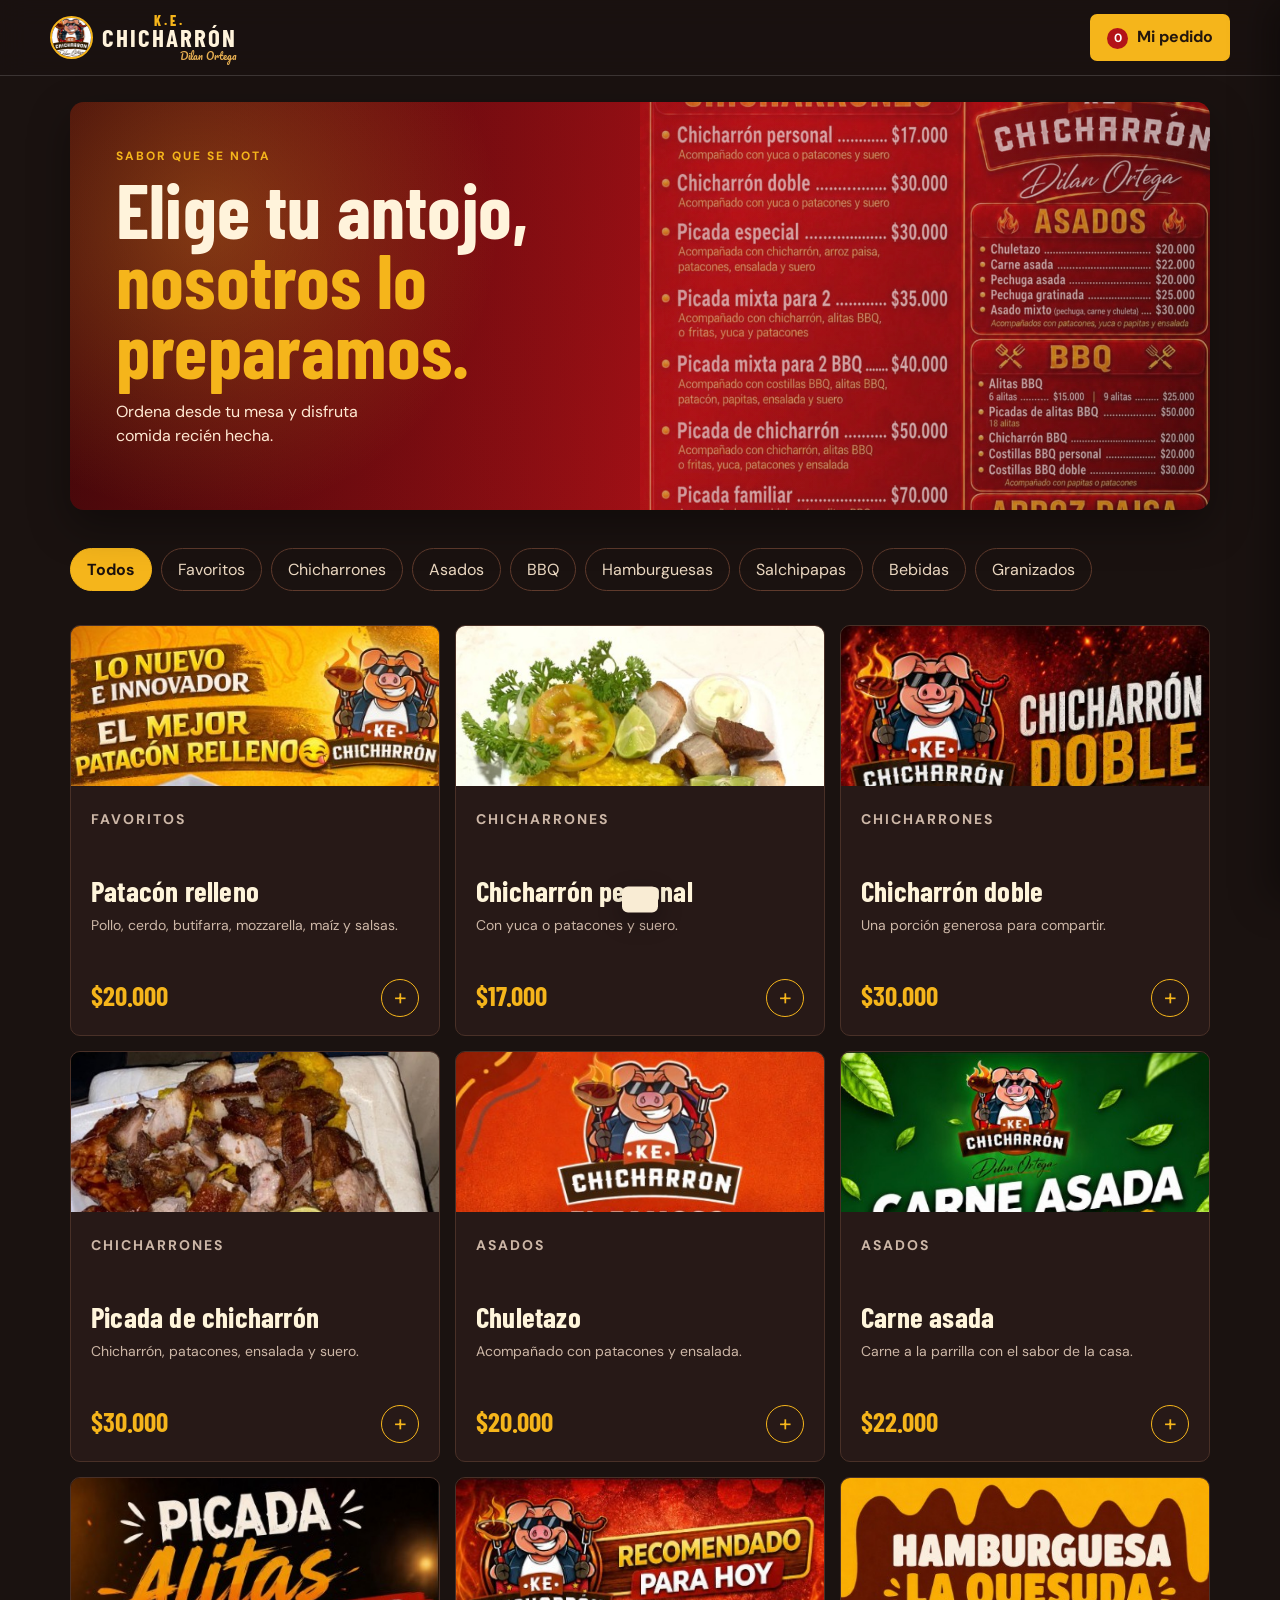
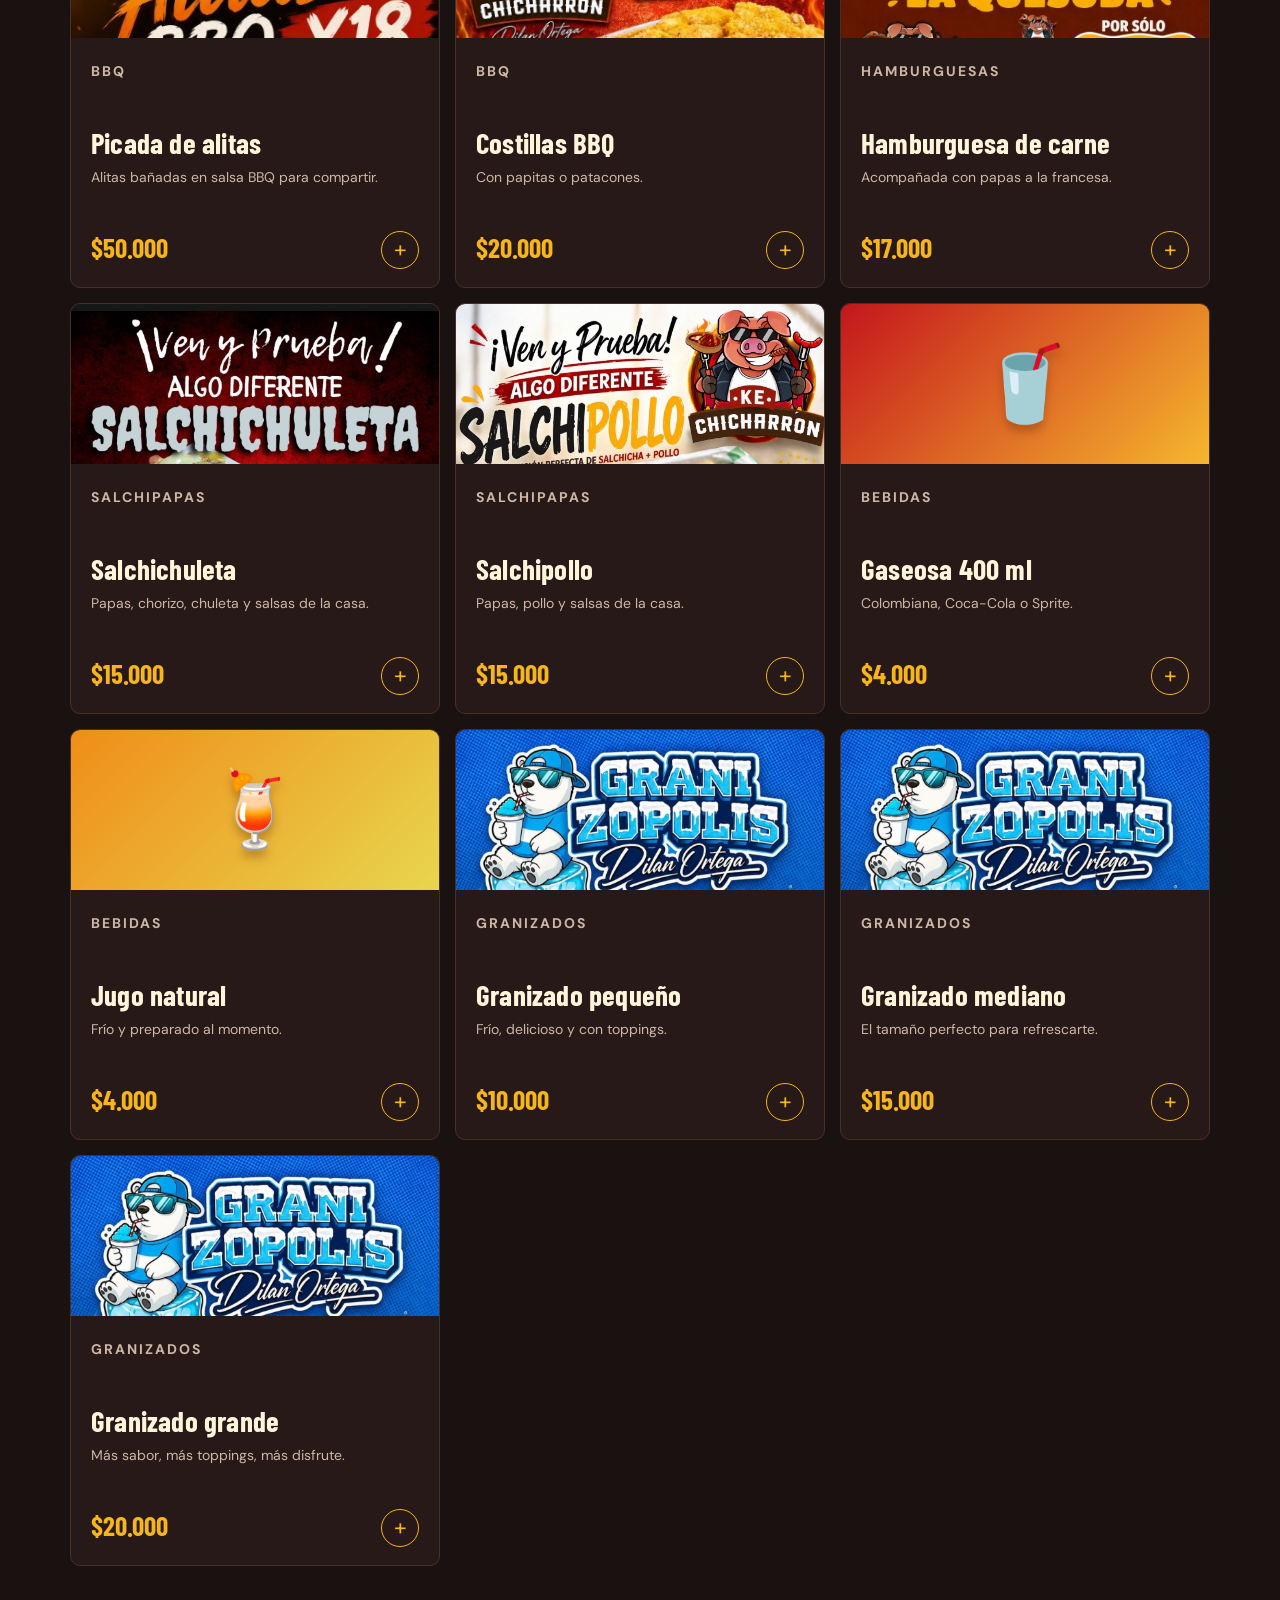
==== public/index.html @ 648308a5 "Add files via upload" ====
<!doctype html>
<html lang="es">
<head>
  <meta charset="UTF-8">
  <meta name="viewport" content="width=device-width, initial-scale=1.0">
  <meta name="theme-color" content="#a90f13">
  <link rel="manifest" href="/manifest.json">
  <title>K.E. Chicharrón | Menú</title>
  <link rel="stylesheet" href="/styles.css">
</head>
<body data-page="menu">
  <header class="site-header">
    <div class="brand-mark"><img src="/incono.jpg" alt="K.E. Chicharrón"><div><span>K.E.</span><strong>CHICHARRÓN</strong><small>Dilan Ortega</small></div></div>
    <button class="cart-button" id="open-cart" aria-label="Abrir pedido"><span id="cart-count">0</span> Mi pedido</button>
  </header>
  <main>
    <section class="hero-menu">
      <div class="hero-copy"><p class="eyebrow">Sabor que se nota</p><h1>Elige tu antojo,<br><em>nosotros lo preparamos.</em></h1><p>Ordena desde tu mesa y disfruta comida recién hecha.</p></div>
      <img src="/WhatsApp%20Image%202026-09-11%20at%2023.58.43.jpeg" alt="Menú de K.E. Chicharrón">
    </section>
    <nav class="category-tabs" id="category-tabs" aria-label="Categorías"></nav>
    <section class="menu-grid" id="menu-grid"></section>
  </main>
  <aside class="drawer" id="cart-drawer" aria-hidden="true">
    <div class="drawer-head"><div><p class="eyebrow">Tu selección</p><h2>Mi pedido</h2></div><button class="icon-button" id="close-cart" aria-label="Cerrar pedido">×</button></div>
    <div id="cart-items" class="cart-items"></div>
    <div class="cart-footer"><div class="total-line"><span>Total</span><strong id="cart-total">$0</strong></div><button class="primary-button" id="checkout-button">Continuar con el pedido</button></div>
  </aside>
  <div class="modal-backdrop" id="checkout-modal" hidden><section class="checkout-modal"><button class="icon-button modal-close" id="close-checkout" aria-label="Cerrar">×</button><p class="eyebrow">Último paso</p><h2>¿Dónde te llevamos el pedido?</h2><p class="muted">Indica la mesa y cocina lo recibirá de inmediato.</p><form id="order-form"><label>Número de mesa<input id="table-number" inputmode="numeric" placeholder="Ej. 4" required></label><label>Nota para cocina <span>(opcional)</span><textarea id="order-note" rows="3" placeholder="Sin cebolla, salsa aparte..."></textarea></label><button class="primary-button" type="submit">Enviar pedido a cocina</button></form></section></div>
  <div class="toast" id="toast" role="status"></div>
  <script src="/app.js"></script>
  <script>if ('serviceWorker' in navigator) navigator.serviceWorker.register('/sw.js');</script>
</body>
</html>
---- styles.css ----
@import url('https://fonts.googleapis.com/css2?family=Barlow+Condensed:wght@500;600;700;800&family=DM+Sans:wght@400;500;600;700&family=Pacifico&display=swap');

:root { --red: #b31318; --deep-red: #680c10; --gold: #f5b51b; --cream: #fff3db; --ink: #231b18; --line: rgba(255, 255, 255, .15); --green: #15804b; --soft-green: #dff7e9; }
* { box-sizing: border-box; }
body { margin: 0; color: var(--cream); background: #1a1210; font-family: 'DM Sans', sans-serif; }
button, input, textarea { font: inherit; } button { cursor: pointer; }
.site-header, .kitchen-header { min-height: 76px; padding: 14px max(20px, calc((100vw - 1180px) / 2)); display: flex; align-items: center; justify-content: space-between; border-bottom: 1px solid var(--line); background: rgba(26, 18, 16, .94); position: sticky; top: 0; z-index: 5; backdrop-filter: blur(14px); }
.kitchen-header { background: #11100f; }
.brand-mark { display: flex; align-items: center; gap: 9px; line-height: .8; width: max-content; }
.brand-mark img { width: 43px; height: 43px; object-fit: cover; border-radius: 50%; border: 2px solid var(--gold); }
.brand-mark > div { display: grid; }
.brand-mark span { font-family: 'Barlow Condensed'; font-size: 14px; font-weight: 800; color: var(--gold); letter-spacing: 3px; text-align: center; }
.brand-mark strong { font-family: 'Barlow Condensed'; letter-spacing: 2px; font-size: 25px; }
.brand-mark small { font-family: Pacifico; font-size: 10px; color: #e7b052; text-align: right; margin-top: 5px; }
.cart-button, .primary-button { border: 0; color: #23160d; background: var(--gold); border-radius: 7px; font-weight: 700; padding: 12px 17px; transition: transform .2s, background .2s; }
.cart-button:hover, .primary-button:hover { transform: translateY(-2px); background: #ffd45c; }
.cart-button span { display: inline-grid; place-items: center; background: var(--red); color: white; border-radius: 50%; width: 21px; height: 21px; margin-right: 5px; font-size: 12px; }
main { max-width: 1180px; margin: auto; padding: 0 20px 60px; }
.hero-menu { min-height: 370px; margin: 26px 0 38px; border-radius: 14px; overflow: hidden; position: relative; display: flex; align-items: center; background: linear-gradient(105deg, #4f080c 0%, #ae1117 56%, #310709 100%); box-shadow: 0 16px 40px rgba(0, 0, 0, .35); }
.hero-menu:after { content: ''; position: absolute; inset: 0; background: radial-gradient(circle at 12% 30%, rgba(255, 184, 39, .28), transparent 28%), linear-gradient(90deg, rgba(29, 5, 4, .3), transparent 70%); pointer-events: none; }
.hero-copy { max-width: 560px; padding: 46px; position: relative; z-index: 1; }
.eyebrow { color: var(--gold); font-size: 12px; font-weight: 700; letter-spacing: 2px; text-transform: uppercase; margin: 0 0 10px; }
h1, h2, h3 { font-family: 'Barlow Condensed', sans-serif; margin: 0; letter-spacing: .2px; } h1 { font-size: clamp(44px, 6vw, 76px); line-height: .92; } h1 em { color: var(--gold); font-style: normal; } .hero-copy p:last-child { color: #ffe9d3; max-width: 300px; line-height: 1.5; }
.hero-menu img { position: absolute; right: 0; top: 0; width: 50%; height: 100%; object-fit: cover; object-position: 71% center; opacity: .68; mix-blend-mode: screen; }
.category-tabs { display: flex; gap: 9px; overflow-x: auto; padding-bottom: 10px; scrollbar-width: none; } .category-tabs button { white-space: nowrap; background: transparent; color: #ebd8c1; border: 1px solid #5f3a2c; padding: 10px 16px; border-radius: 99px; } .category-tabs button.active { color: #1c110d; background: var(--gold); border-color: var(--gold); font-weight: 700; }
.menu-grid { display: grid; grid-template-columns: repeat(3, 1fr); gap: 15px; margin-top: 24px; }
.menu-card { background: #271917; border: 1px solid #493027; border-radius: 10px; padding: 0 0 18px; overflow: hidden; display: flex; flex-direction: column; min-height: 350px; } .product-visual { height: 160px; background: #d2a35d; overflow: hidden; position: relative; display: grid; place-items: center; } .product-visual img { width: 100%; height: 100%; object-fit: cover; } .product-visual.drink { background: linear-gradient(135deg, #c4161c, #f6b72e); } .product-visual.juice { background: linear-gradient(135deg, #f08d18, #e7d64f); } .product-visual span { font-size: 74px; filter: drop-shadow(0 7px 5px #5d240755); } .product-info { padding: 16px 20px 0; display: flex; flex-direction: column; flex: 1; } .menu-card h3 { font-size: 29px; color: #fff5db; } .menu-card p { color: #cdb7a7; min-height: 45px; line-height: 1.4; font-size: 14px; margin: 8px 0 18px; } .product-info > div:last-child { margin-top: auto; } .price { color: var(--gold); font-family: 'Barlow Condensed'; font-size: 27px; font-weight: 700; margin-top: auto; }.add-button { width: 38px; height: 38px; border: 1px solid var(--gold); color: var(--gold); background: transparent; border-radius: 50%; font-size: 23px; float: right; line-height: 1; }.add-button:hover { color: #23160d; background: var(--gold); }
.drawer { position: fixed; z-index: 10; right: 0; top: 0; height: 100vh; width: min(430px, 100%); background: #241715; box-shadow: -12px 0 35px rgba(0,0,0,.35); transform: translateX(100%); transition: transform .28s ease; padding: 28px; display: flex; flex-direction: column; }.drawer.open { transform: translateX(0); }.drawer-head { display: flex; justify-content: space-between; align-items: start; border-bottom: 1px solid var(--line); padding-bottom: 22px; }.drawer h2 { font-size: 42px; }.icon-button { border: 0; background: transparent; color: var(--cream); font-size: 32px; line-height: 1; }.cart-items { overflow: auto; flex: 1; padding: 14px 0; }.cart-row { display: grid; grid-template-columns: 1fr auto; gap: 12px; padding: 17px 0; border-bottom: 1px solid var(--line); }.cart-row h3 { font-size: 23px; }.cart-row small { color: #cdb7a7; }.qty-controls { display: flex; align-items: center; gap: 10px; margin-top: 8px; }.qty-controls button { border: 1px solid #876043; color: var(--cream); background: transparent; width: 25px; height: 25px; border-radius: 50%; }.cart-footer { padding-top: 15px; }.total-line { display: flex; justify-content: space-between; font-size: 21px; margin-bottom: 15px; }.total-line strong { color: var(--gold); }.primary-button { width: 100%; font-size: 16px; }.empty-state { color: #cdb7a7; text-align: center; padding: 50px 15px; line-height: 1.5; }.modal-backdrop { position: fixed; inset: 0; background: rgba(12, 7, 6, .8); z-index: 12; display: grid; place-items: center; padding: 20px; }.modal-backdrop[hidden] { display: none; }.checkout-modal { width: min(470px, 100%); background: #fff4e0; color: var(--ink); border-radius: 13px; padding: 32px; position: relative; }.checkout-modal .modal-close { position: absolute; right: 18px; top: 16px; color: var(--ink); }.checkout-modal h2 { font-size: 42px; line-height: .95; max-width: 310px; }.muted { color: #77675e; line-height: 1.5; }.checkout-modal label { display: block; font-size: 13px; font-weight: 700; margin: 20px 0; }.checkout-modal label span { font-weight: 400; color: #89766a; }.checkout-modal input, .checkout-modal textarea { display: block; width: 100%; margin-top: 7px; border: 1px solid #d5bda2; border-radius: 6px; background: #fffaf1; padding: 12px; color: var(--ink); outline-color: var(--red); }.toast { position: fixed; bottom: 24px; left: 50%; z-index: 20; transform: translate(-50%, 140%); background: #f9ecd4; color: #271917; padding: 13px 18px; border-radius: 6px; box-shadow: 0 8px 24px #0005; transition: transform .25s; }.toast.show { transform: translate(-50%, 0); }
.live-status { color: #b3c3b9; font-size: 13px; }.live-status i { display: inline-block; width: 8px; height: 8px; border-radius: 50%; background: #37cf78; margin-right: 7px; box-shadow: 0 0 12px #37cf78; }.kitchen-main { max-width: 1380px; }.kitchen-title { display: flex; align-items: end; justify-content: space-between; padding: 44px 0 26px; }.kitchen-title h1 { font-size: 54px; }.kitchen-clock { color: #a99d95; font-size: 14px; }.order-columns { display: grid; grid-template-columns: 1fr 1fr; gap: 30px; }.column-heading { display: flex; justify-content: space-between; align-items: center; padding: 14px 18px; border-radius: 7px 7px 0 0; font: 700 25px 'Barlow Condensed'; }.column-heading strong { display: grid; place-items: center; width: 28px; height: 28px; font: 700 16px 'DM Sans'; border-radius: 50%; }.pending-heading { background: #85161a; }.pending-heading strong { background: #ffdbd1; color: #871016; }.ready-heading { background: var(--green); }.ready-heading strong { background: var(--soft-green); color: var(--green); }.orders-list { display: grid; gap: 12px; padding-top: 12px; }.order-card { background: #27211e; border: 1px solid #473a34; border-left: 5px solid #df271e; border-radius: 6px; padding: 18px; animation: rise .3s ease; }.order-card.ready { border-left-color: #25b66e; opacity: .82; }.order-meta { display: flex; justify-content: space-between; align-items: center; margin-bottom: 15px; }.order-table { font: 700 28px 'Barlow Condensed'; color: #fff4dd; }.order-time { color: #b7aaa2; font-size: 12px; }.order-card ul { list-style: none; padding: 0; margin: 0; }.order-card li { display: flex; justify-content: space-between; gap: 10px; padding: 7px 0; border-bottom: 1px solid #3c312d; color: #eee1d3; }.order-card li span:first-child { font-weight: 600; }.order-note { background: #362a21; color: #ffc65b; font-size: 13px; padding: 9px; margin: 14px 0 0; }.order-total { display: flex; justify-content: space-between; color: var(--gold); font-weight: 700; padding: 13px 0 4px; }.ready-button { width: 100%; border: 0; border-radius: 5px; padding: 11px; background: #d83127; color: #fff; font-weight: 700; margin-top: 12px; }.ready-button:hover { background: #f04b3c; }.ready .ready-button { background: #1a9b5b; }
.kitchen-nav { display: flex; align-items: center; gap: 22px; }.text-link { color: var(--gold); text-decoration: none; font-size: 14px; font-weight: 700; }.reports-main { max-width: 1180px; }.reports-title { display: flex; align-items: end; justify-content: space-between; padding: 48px 0 32px; }.reports-title h1 { font-size: 60px; }.reports-subtitle { color: #b7aaa2; margin: 10px 0 0; }.month-picker { color: #cdb7a7; font-size: 12px; font-weight: 700; text-transform: uppercase; letter-spacing: 1px; }.month-picker input { display: block; margin-top: 8px; background: #2a211e; color: var(--cream); border: 1px solid #5b4235; border-radius: 5px; padding: 11px 13px; }.summary-grid { display: grid; grid-template-columns: repeat(3, 1fr); gap: 15px; }.summary-card { padding: 24px; border: 1px solid #493b34; border-radius: 8px; background: #27211e; }.summary-card span, .summary-card small { display: block; color: #b7aaa2; }.summary-card strong { display: block; color: #fff4dd; font: 700 46px 'Barlow Condensed'; margin: 13px 0 3px; }.summary-card.highlight { background: linear-gradient(135deg, #681016, #a9181d); border-color: #d2493c; }.summary-card.highlight strong { color: var(--gold); }.report-section { margin-top: 42px; }.section-heading { display: flex; align-items: end; justify-content: space-between; border-bottom: 1px solid #493b34; padding-bottom: 14px; }.section-heading h2 { font-size: 37px; }.section-heading > span { color: var(--gold); text-transform: capitalize; font-size: 14px; }.sales-table-wrap { overflow-x: auto; }.sales-table { width: 100%; border-collapse: collapse; margin-top: 10px; min-width: 620px; }.sales-table th, .sales-table td { text-align: left; padding: 16px 12px; border-bottom: 1px solid #382e29; }.sales-table th { color: #a99d95; font-size: 12px; text-transform: uppercase; letter-spacing: 1px; }.sales-table td { color: #eadbca; }.sales-table td:not(:first-child) { color: #c9b7a8; }.sales-table .table-total { color: var(--gold); font-weight: 700; }.table-empty { text-align: center !important; padding: 40px !important; color: #a99d95 !important; }
@keyframes rise { from { opacity: 0; transform: translateY(8px); } to { opacity: 1; transform: none; } }
@media (max-width: 760px) { .site-header, .kitchen-header { padding: 12px 16px; }.hero-menu { min-height: 420px; align-items: end; }.hero-menu img { width: 100%; height: 55%; top: 0; opacity: .45; }.hero-copy { padding: 25px; }.hero-copy h1 { font-size: 52px; }.menu-grid { grid-template-columns: repeat(2, 1fr); gap: 10px; }.product-visual { height: 125px; }.product-info { padding: 14px; }.menu-card h3 { font-size: 25px; }.order-columns { grid-template-columns: 1fr; gap: 28px; }.kitchen-title { display: block; }.kitchen-clock { margin-top: 10px; }.kitchen-title h1 { font-size: 46px; } }
@media (max-width: 420px) { .menu-grid { grid-template-columns: 1fr; }.menu-card { min-height: 170px; }.brand-mark strong { font-size: 21px; } }
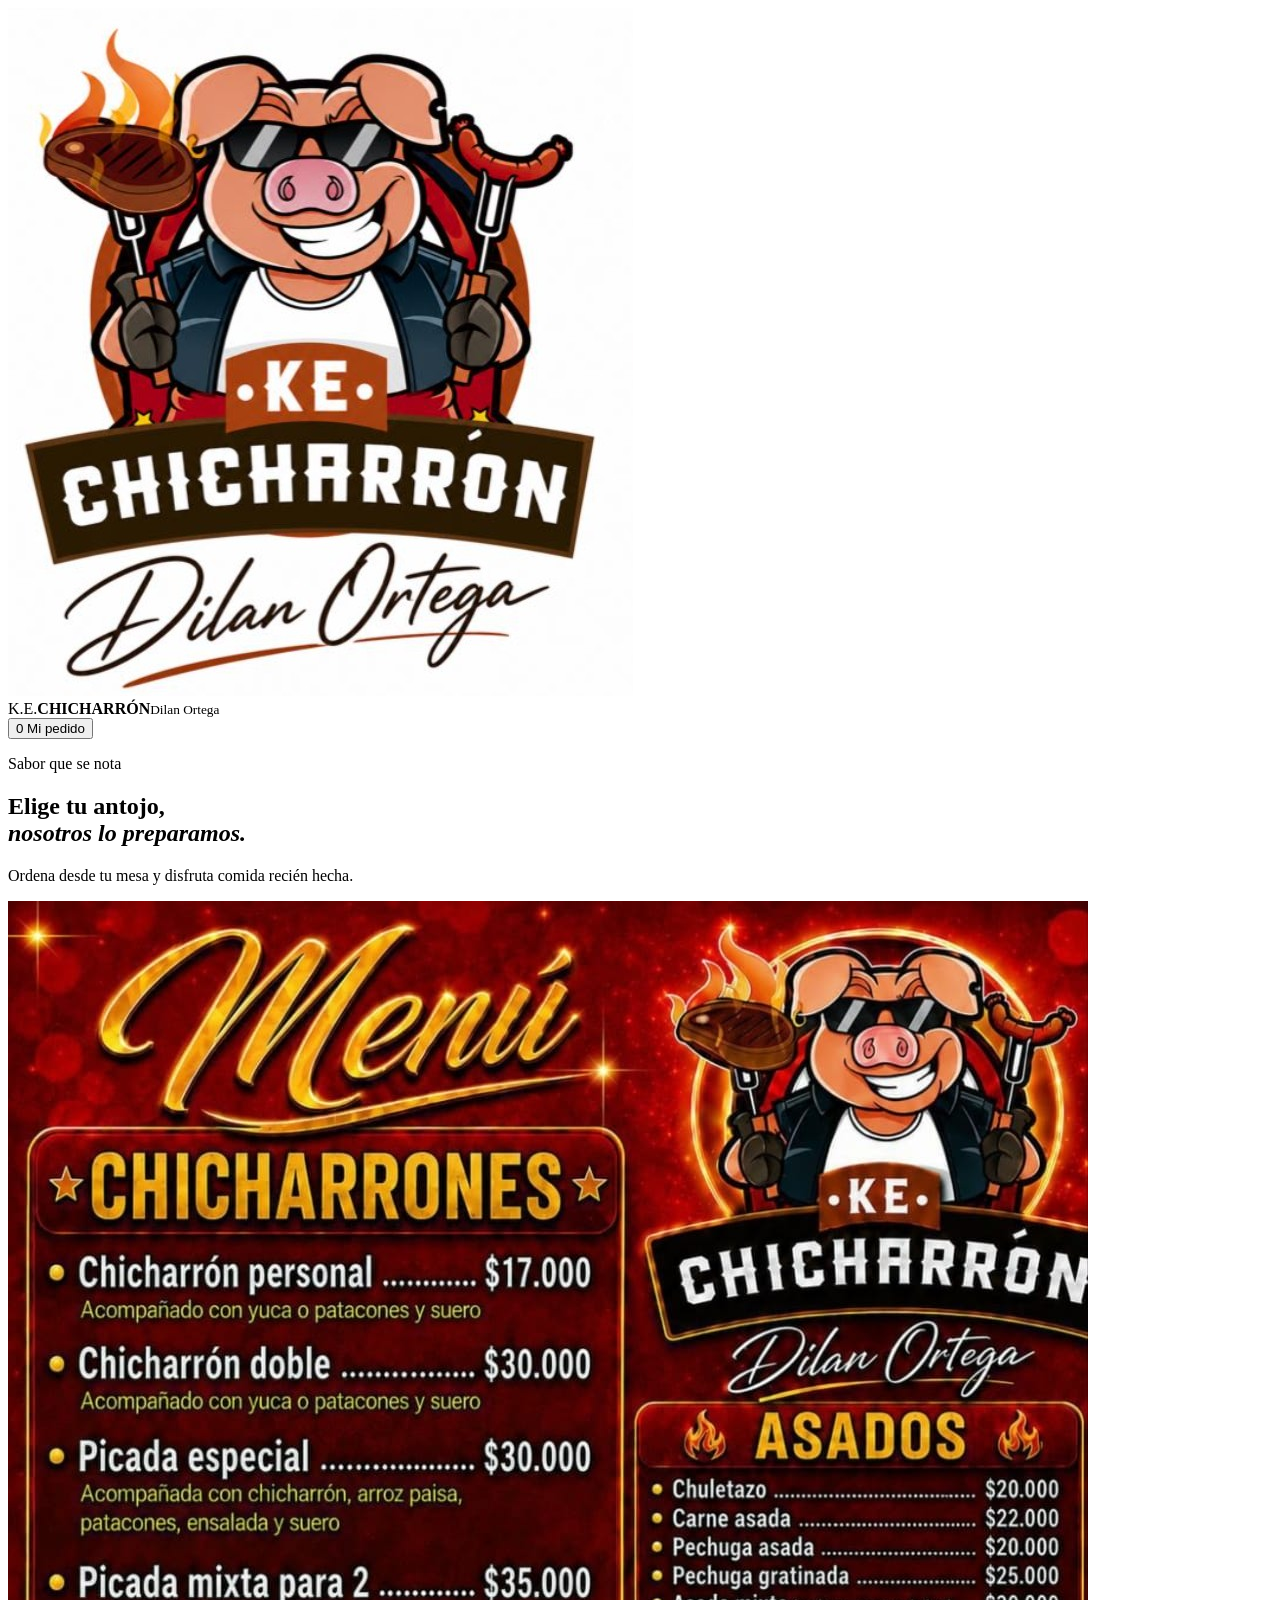
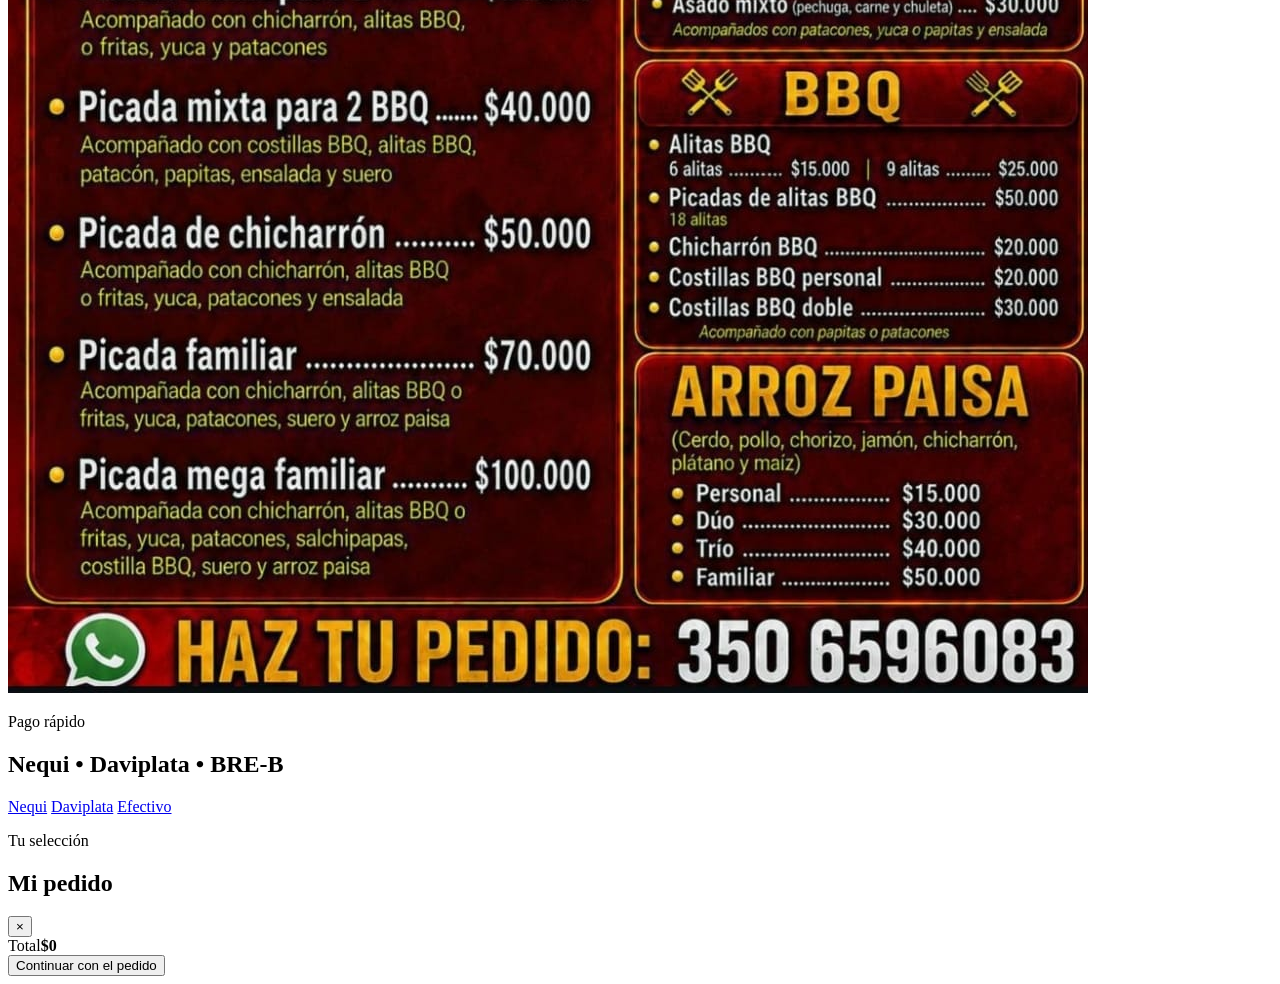
==== commit d00091b1: "Add files via upload" ====
--- a/public/index.html
+++ b/public/index.html
@@ -18,6 +18,17 @@
       <div class="hero-copy"><p class="eyebrow">Sabor que se nota</p><h1>Elige tu antojo,<br><em>nosotros lo preparamos.</em></h1><p>Ordena desde tu mesa y disfruta comida recién hecha.</p></div>
       <img src="/WhatsApp%20Image%202026-09-11%20at%2023.58.43.jpeg" alt="Menú de K.E. Chicharrón">
     </section>
+    <section class="payment-strip" aria-label="Pago rápido">
+      <div>
+        <p class="eyebrow">Pago rápido</p>
+        <h2>Nequi • Daviplata • BRE-B</h2>
+      </div>
+      <div class="payment-links">
+        <a href="nequi://" data-payment="nequi">Nequi</a>
+        <a href="https://wa.me/?text=Hola%2C%20quiero%20pagar%20por%20Daviplata%20a%20la%20llave%20BRE-B%200087273238%20y%20confirmar%20mi%20pedido." target="_blank" rel="noreferrer">Daviplata</a>
+        <a href="#checkout-modal">Efectivo</a>
+      </div>
+    </section>
     <nav class="category-tabs" id="category-tabs" aria-label="Categorías"></nav>
     <section class="menu-grid" id="menu-grid"></section>
   </main>
@@ -26,7 +37,7 @@
     <div id="cart-items" class="cart-items"></div>
     <div class="cart-footer"><div class="total-line"><span>Total</span><strong id="cart-total">$0</strong></div><button class="primary-button" id="checkout-button">Continuar con el pedido</button></div>
   </aside>
-  <div class="modal-backdrop" id="checkout-modal" hidden><section class="checkout-modal"><button class="icon-button modal-close" id="close-checkout" aria-label="Cerrar">×</button><p class="eyebrow">Último paso</p><h2>¿Dónde te llevamos el pedido?</h2><p class="muted">Indica la mesa y cocina lo recibirá de inmediato.</p><form id="order-form"><label>Número de mesa<input id="table-number" inputmode="numeric" placeholder="Ej. 4" required></label><label>Nota para cocina <span>(opcional)</span><textarea id="order-note" rows="3" placeholder="Sin cebolla, salsa aparte..."></textarea></label><button class="primary-button" type="submit">Enviar pedido a cocina</button></form></section></div>
+  <div class="modal-backdrop" id="checkout-modal" hidden><section class="checkout-modal"><button class="icon-button modal-close" id="close-checkout" aria-label="Cerrar">×</button><p class="eyebrow">Último paso</p><h2>¿Dónde te llevamos el pedido?</h2><p class="muted">Haz tu pedido con entrega en restaurante o a domicilio.</p><form id="order-form"><div class="checkout-options"><label class="option-card"><input type="radio" name="delivery-type" value="mesa" checked><span>Consumir en restaurante</span></label><label class="option-card"><input type="radio" name="delivery-type" value="domicilio"><span>Domicilio</span></label></div><div id="table-container"><label>Número de mesa<input id="table-number" inputmode="numeric" placeholder="Ej. 4"></label></div><div id="delivery-container" hidden><label>Dirección de entrega<input id="delivery-address" type="text" placeholder="Cra 12 # 34-56, barrio..." maxlength="180"></label><label>Celular de contacto<input id="customer-phone" type="tel" inputmode="tel" placeholder="300 000 0000"></label></div><label>Forma de pago<select id="payment-method"><option value="efectivo">Efectivo</option><option value="nequi">Nequi</option><option value="daviplata">Daviplata</option><option value="breb">BRE-B / transferencia</option></select></label><div class="payment-info" id="payment-info" hidden><p>Paga con Nequi desde la app y confirma el pago:</p><strong id="breb-number">Abre la app de Nequi</strong><button type="button" id="copy-breb" class="small-button">Copiar BRE-B</button></div><label>Nota para cocina <span>(opcional)</span><textarea id="order-note" rows="3" placeholder="Sin cebolla, salsa aparte..."></textarea></label><button class="primary-button" type="submit">Enviar pedido a cocina</button></form></section></div>
   <div class="toast" id="toast" role="status"></div>
   <script src="/app.js"></script>
   <script>if ('serviceWorker' in navigator) navigator.serviceWorker.register('/sw.js');</script>
